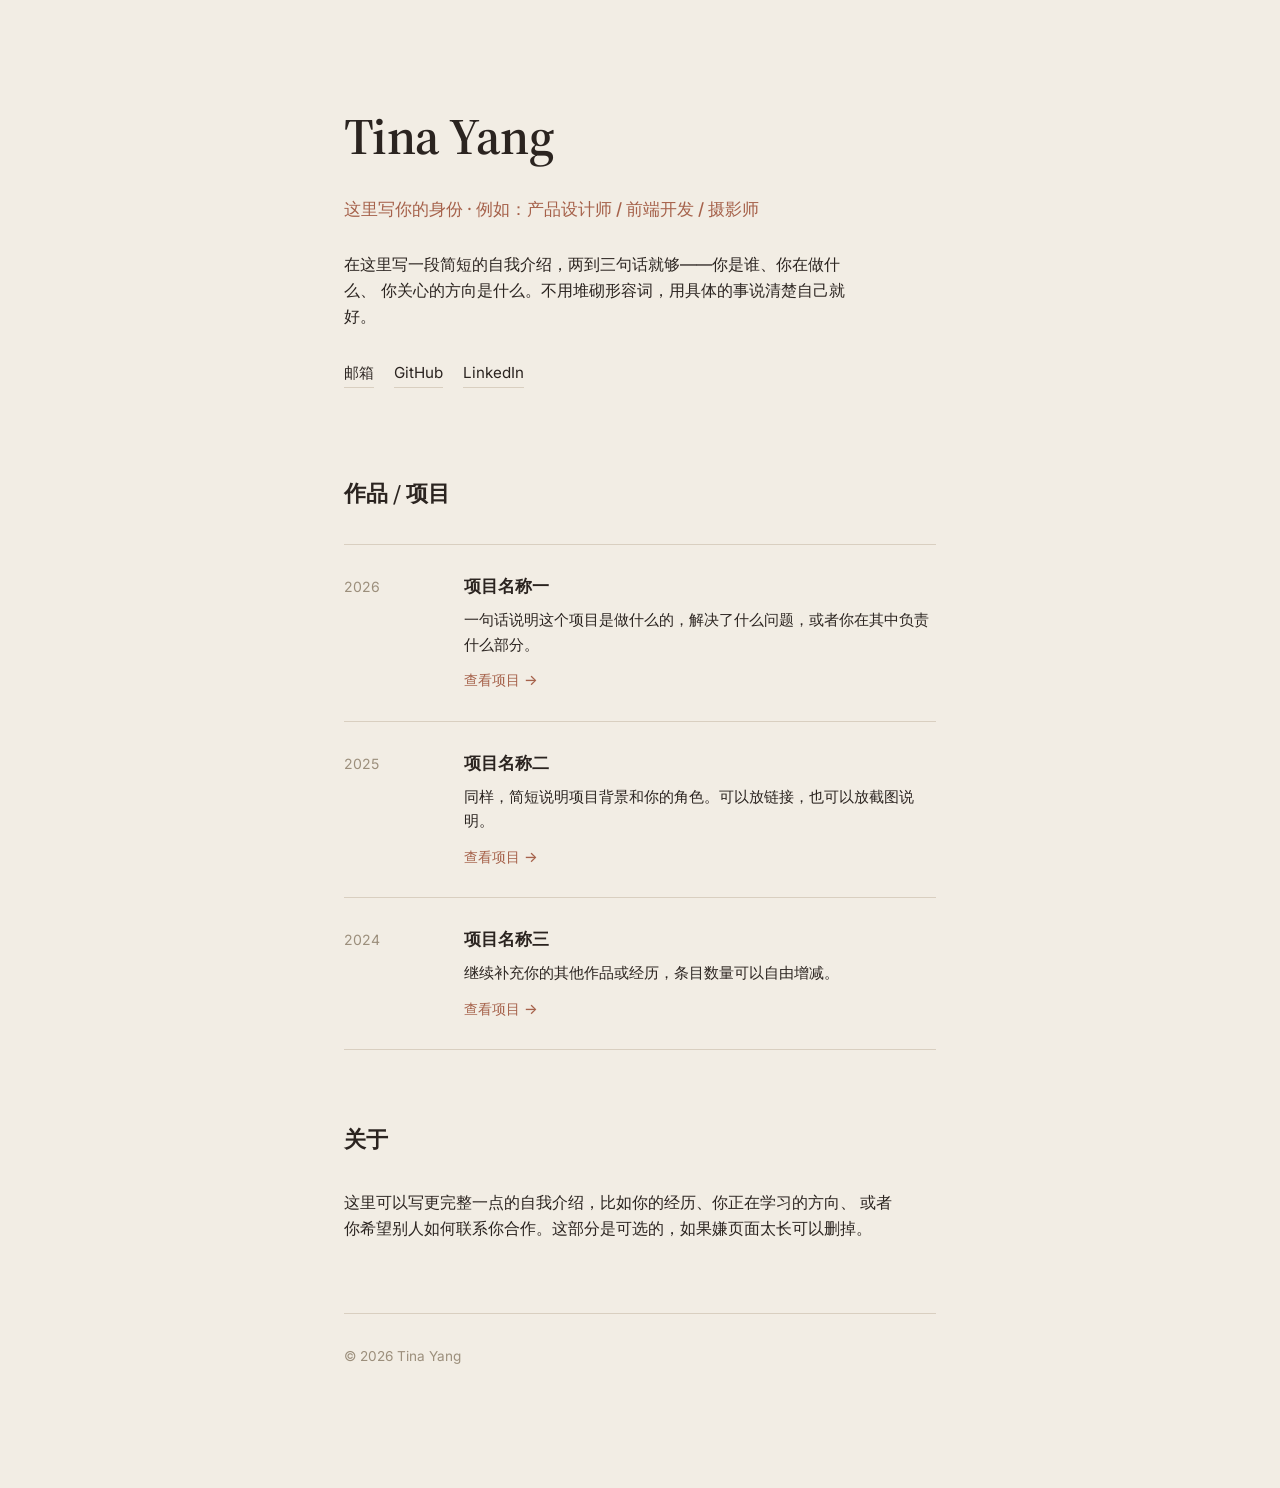
==== index.html @ 07af76f5 "Add files via upload" ====
<!DOCTYPE html>
<html lang="zh-CN">
<head>
<meta charset="UTF-8">
<meta name="viewport" content="width=device-width, initial-scale=1.0">
<title>Tina Yang — 个人主页</title>
<link rel="preconnect" href="https://fonts.googleapis.com">
<link href="https://fonts.googleapis.com/css2?family=Source+Serif+4:opsz,wght@8..60,400;8..60,600&family=Inter:wght@400;500;600&display=swap" rel="stylesheet">
<style>
  :root {
    --bg: #F2EDE4;
    --ink: #2B2420;
    --accent: #A6624B;
    --muted: #9C8F7C;
    --rule: #D9CFC0;
  }

  * { box-sizing: border-box; }

  body {
    margin: 0;
    background: var(--bg);
    color: var(--ink);
    font-family: 'Inter', sans-serif;
    line-height: 1.6;
    -webkit-font-smoothing: antialiased;
  }

  .wrap {
    max-width: 640px;
    margin: 0 auto;
    padding: 96px 24px 120px;
  }

  /* ---- Hero ---- */
  .hero {
    margin-bottom: 88px;
  }

  .hero h1 {
    font-family: 'Source Serif 4', serif;
    font-weight: 600;
    font-size: clamp(2.2rem, 6vw, 3.2rem);
    margin: 0 0 18px;
    letter-spacing: -0.01em;
  }

  .hero .role {
    color: var(--accent);
    font-size: 1.05rem;
    margin: 0 0 28px;
    font-weight: 500;
  }

  .hero p.bio {
    max-width: 52ch;
    color: var(--ink);
    font-size: 1.02rem;
    margin: 0;
  }

  .contact-row {
    display: flex;
    gap: 20px;
    margin-top: 32px;
    flex-wrap: wrap;
  }

  .contact-row a {
    color: var(--ink);
    text-decoration: none;
    border-bottom: 1px solid var(--rule);
    padding-bottom: 2px;
    font-size: 0.95rem;
    transition: border-color 0.2s ease, color 0.2s ease;
  }

  .contact-row a:hover {
    border-color: var(--accent);
    color: var(--accent);
  }

  /* ---- Section headings ---- */
  section {
    margin-bottom: 72px;
  }

  section > h2 {
    font-family: 'Source Serif 4', serif;
    font-weight: 600;
    font-size: 1.4rem;
    margin: 0 0 32px;
  }

  /* ---- Work list (no cards, ruled list) ---- */
  .entry {
    padding: 28px 0;
    border-top: 1px solid var(--rule);
    display: grid;
    grid-template-columns: 96px 1fr;
    gap: 24px;
  }

  .entry:last-child {
    border-bottom: 1px solid var(--rule);
  }

  .entry .period {
    color: var(--muted);
    font-size: 0.88rem;
    padding-top: 3px;
  }

  .entry h3 {
    margin: 0 0 8px;
    font-size: 1.05rem;
    font-weight: 600;
  }

  .entry p {
    margin: 0 0 10px;
    color: var(--ink);
    font-size: 0.96rem;
  }

  .entry a.link {
    color: var(--accent);
    text-decoration: none;
    font-size: 0.9rem;
    font-weight: 500;
  }

  .entry a.link:hover {
    text-decoration: underline;
  }

  @media (max-width: 520px) {
    .entry {
      grid-template-columns: 1fr;
      gap: 6px;
    }
  }

  /* ---- Footer ---- */
  footer {
    padding-top: 32px;
    border-top: 1px solid var(--rule);
    color: var(--muted);
    font-size: 0.85rem;
  }

  a:focus-visible, button:focus-visible {
    outline: 2px solid var(--accent);
    outline-offset: 3px;
  }
</style>
</head>
<body>

<div class="wrap">

  <div class="hero">
    <h1>Tina Yang</h1>
    <p class="role">这里写你的身份 · 例如：产品设计师 / 前端开发 / 摄影师</p>
    <p class="bio">
      在这里写一段简短的自我介绍，两到三句话就够——你是谁、你在做什么、
      你关心的方向是什么。不用堆砌形容词，用具体的事说清楚自己就好。
    </p>
    <div class="contact-row">
      <a href="mailto:you@example.com">邮箱</a>
      <a href="https://github.com/tinayang562" target="_blank" rel="noopener">GitHub</a>
      <a href="#">LinkedIn</a>
    </div>
  </div>

  <section>
    <h2>作品 / 项目</h2>

    <div class="entry">
      <div class="period">2026</div>
      <div>
        <h3>项目名称一</h3>
        <p>一句话说明这个项目是做什么的，解决了什么问题，或者你在其中负责什么部分。</p>
        <a class="link" href="#">查看项目 →</a>
      </div>
    </div>

    <div class="entry">
      <div class="period">2025</div>
      <div>
        <h3>项目名称二</h3>
        <p>同样，简短说明项目背景和你的角色。可以放链接，也可以放截图说明。</p>
        <a class="link" href="#">查看项目 →</a>
      </div>
    </div>

    <div class="entry">
      <div class="period">2024</div>
      <div>
        <h3>项目名称三</h3>
        <p>继续补充你的其他作品或经历，条目数量可以自由增减。</p>
        <a class="link" href="#">查看项目 →</a>
      </div>
    </div>

  </section>

  <section>
    <h2>关于</h2>
    <p style="max-width: 56ch;">
      这里可以写更完整一点的自我介绍，比如你的经历、你正在学习的方向、
      或者你希望别人如何联系你合作。这部分是可选的，如果嫌页面太长可以删掉。
    </p>
  </section>

  <footer>
    © 2026 Tina Yang
  </footer>

</div>

</body>
</html>
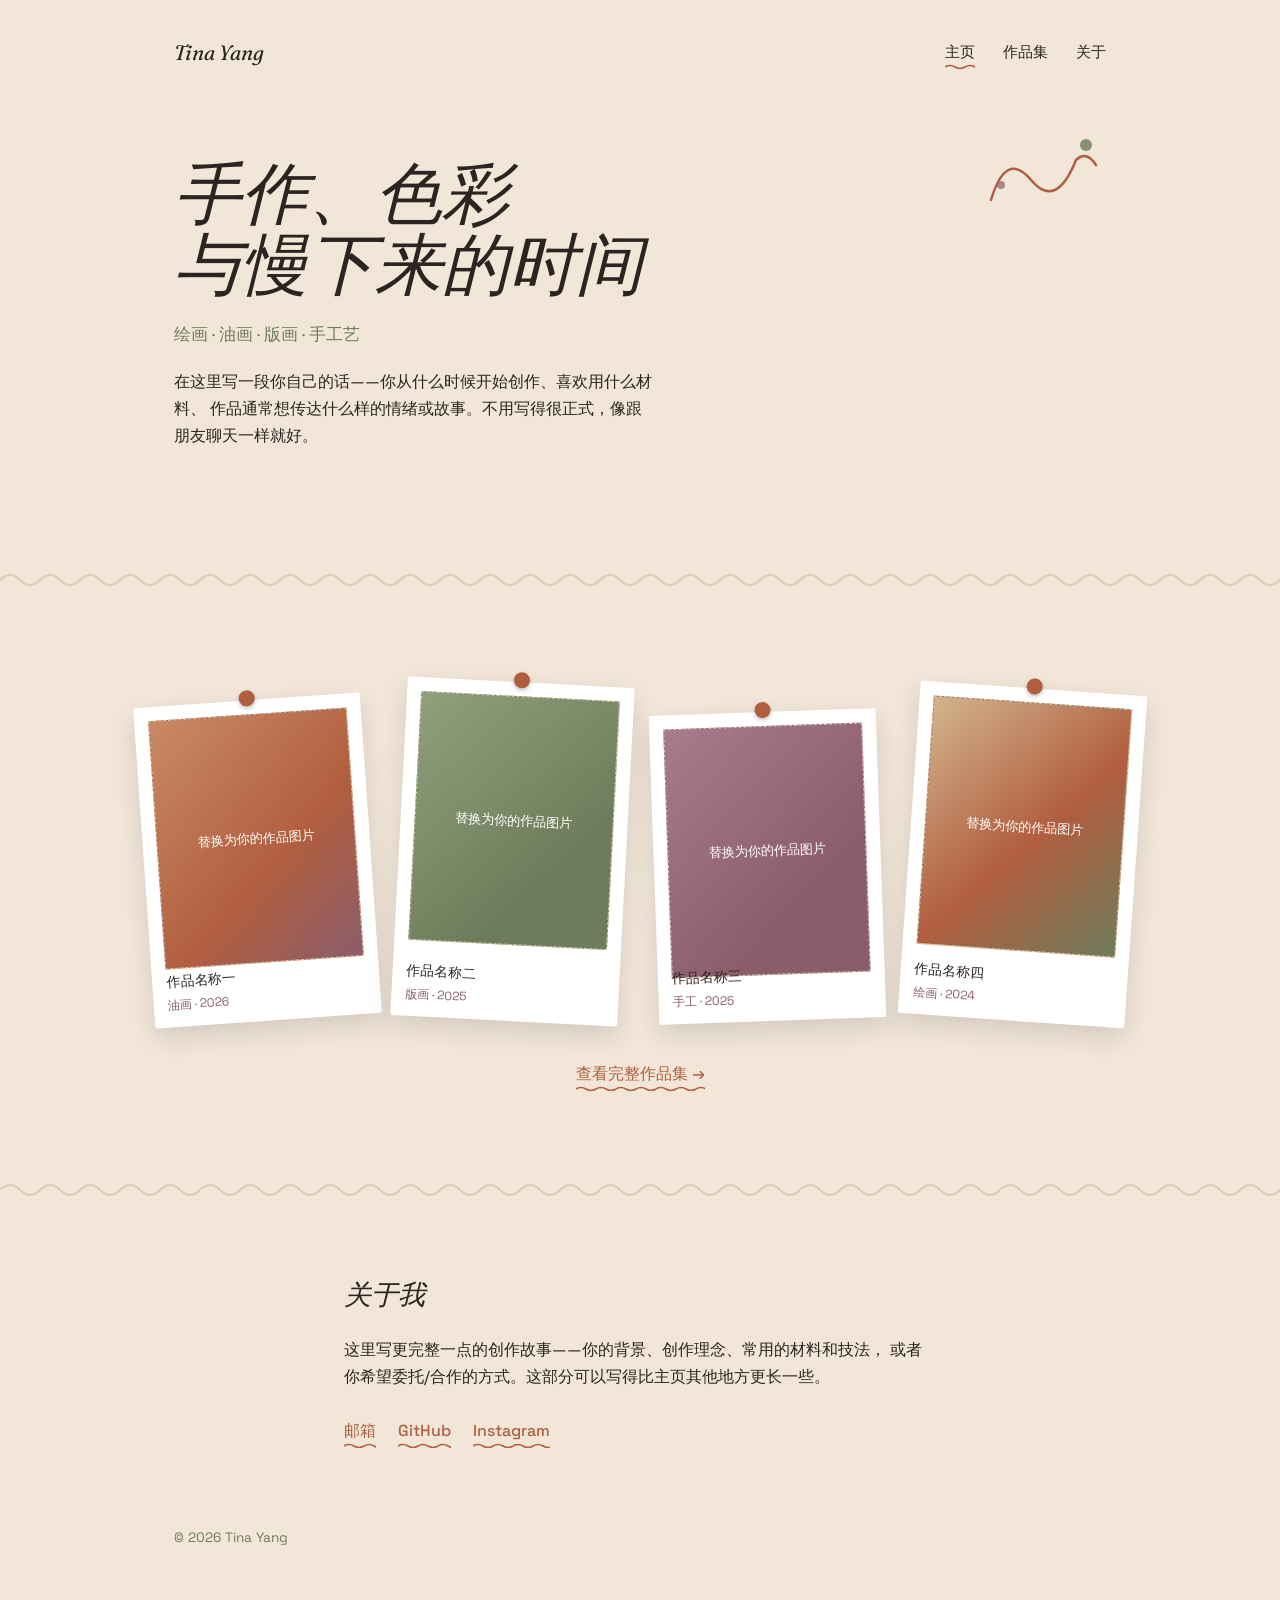
==== commit f190f86c: "Add files via upload" ====
--- a/index.html
+++ b/index.html
@@ -3,221 +3,176 @@
 <head>
 <meta charset="UTF-8">
 <meta name="viewport" content="width=device-width, initial-scale=1.0">
-<title>Tina Yang — 个人主页</title>
+<title>Tina Yang — 作品集</title>
 <link rel="preconnect" href="https://fonts.googleapis.com">
-<link href="https://fonts.googleapis.com/css2?family=Source+Serif+4:opsz,wght@8..60,400;8..60,600&family=Inter:wght@400;500;600&display=swap" rel="stylesheet">
+<link href="https://fonts.googleapis.com/css2?family=Fraunces:ital,opsz,wght@0,9..144,400;0,9..144,500;0,9..144,600;1,9..144,500&family=Space+Grotesk:wght@400;500;600&display=swap" rel="stylesheet">
+<link rel="stylesheet" href="style.css">
 <style>
-  :root {
-    --bg: #F2EDE4;
-    --ink: #2B2420;
-    --accent: #A6624B;
-    --muted: #9C8F7C;
-    --rule: #D9CFC0;
-  }
 
-  * { box-sizing: border-box; }
-
-  body {
-    margin: 0;
-    background: var(--bg);
-    color: var(--ink);
-    font-family: 'Inter', sans-serif;
-    line-height: 1.6;
-    -webkit-font-smoothing: antialiased;
-  }
-
-  .wrap {
-    max-width: 640px;
+  .hero {
+    max-width: 980px;
     margin: 0 auto;
-    padding: 96px 24px 120px;
-  }
-
-  /* ---- Hero ---- */
-  .hero {
-    margin-bottom: 88px;
+    padding: 88px 24px 40px;
+    position: relative;
   }
 
   .hero h1 {
-    font-family: 'Source Serif 4', serif;
-    font-weight: 600;
-    font-size: clamp(2.2rem, 6vw, 3.2rem);
-    margin: 0 0 18px;
-    letter-spacing: -0.01em;
+    font-size: clamp(2.6rem, 7vw, 4.2rem);
+    font-style: italic;
+    font-weight: 500;
+    line-height: 1.05;
+    max-width: 12ch;
   }
 
-  .hero .role {
-    color: var(--accent);
+  .hero .tag {
+    color: var(--sage);
     font-size: 1.05rem;
-    margin: 0 0 28px;
-    font-weight: 500;
+    margin: 22px 0 20px;
   }
 
   .hero p.bio {
-    max-width: 52ch;
-    color: var(--ink);
+    max-width: 48ch;
     font-size: 1.02rem;
-    margin: 0;
+  }
+
+  .hero-doodle {
+    position: absolute;
+    right: 24px;
+    top: 60px;
+    width: 120px;
+    height: 90px;
+  }
+
+  /* ---------- Gallery wall preview ---------- */
+  .wall {
+    max-width: 1040px;
+    margin: 0 auto;
+    padding: 20px 24px 40px;
+    display: grid;
+    grid-template-columns: repeat(4, 1fr);
+    gap: 44px 28px;
+  }
+
+  .wall .art-frame:nth-child(1) { transform: rotate(-4deg); margin-top: 18px; }
+  .wall .art-frame:nth-child(2) { transform: rotate(3deg); }
+  .wall .art-frame:nth-child(3) { transform: rotate(-2deg); margin-top: 30px; }
+  .wall .art-frame:nth-child(4) { transform: rotate(4deg); margin-top: 6px; }
+
+  .wall .art-frame:hover {
+    transform: rotate(0deg) scale(1.03);
+    transition: transform 0.3s ease;
+  }
+
+  .surface.p1 { background: linear-gradient(135deg, #C98A63 0%, #B15E3F 60%, #8B5D6B 100%); color: #fff; }
+  .surface.p2 { background: linear-gradient(135deg, #8FA07C 0%, #6F7C5B 70%); color: #fff; }
+  .surface.p3 { background: linear-gradient(135deg, #A87B8D 0%, #8B5D6B 70%); color: #fff; }
+  .surface.p4 { background: linear-gradient(135deg, #D2B48C 0%, #B15E3F 55%, #6F7C5B 100%); color: #fff; }
+
+  @media (max-width: 780px) {
+    .wall { grid-template-columns: repeat(2, 1fr); }
+    .hero-doodle { display: none; }
+  }
+
+  /* ---------- About strip ---------- */
+  .about {
+    max-width: 640px;
+    margin: 0 auto;
+    padding: 0 24px 80px;
+  }
+
+  .about h2 {
+    font-size: 1.7rem;
+    font-style: italic;
+    margin-bottom: 20px;
   }
 
   .contact-row {
     display: flex;
-    gap: 20px;
-    margin-top: 32px;
+    gap: 22px;
+    margin-top: 28px;
     flex-wrap: wrap;
   }
 
-  .contact-row a {
-    color: var(--ink);
-    text-decoration: none;
-    border-bottom: 1px solid var(--rule);
-    padding-bottom: 2px;
-    font-size: 0.95rem;
-    transition: border-color 0.2s ease, color 0.2s ease;
-  }
-
-  .contact-row a:hover {
-    border-color: var(--accent);
-    color: var(--accent);
-  }
-
-  /* ---- Section headings ---- */
-  section {
-    margin-bottom: 72px;
-  }
-
-  section > h2 {
-    font-family: 'Source Serif 4', serif;
-    font-weight: 600;
-    font-size: 1.4rem;
-    margin: 0 0 32px;
-  }
-
-  /* ---- Work list (no cards, ruled list) ---- */
-  .entry {
-    padding: 28px 0;
-    border-top: 1px solid var(--rule);
-    display: grid;
-    grid-template-columns: 96px 1fr;
-    gap: 24px;
-  }
-
-  .entry:last-child {
-    border-bottom: 1px solid var(--rule);
-  }
-
-  .entry .period {
-    color: var(--muted);
-    font-size: 0.88rem;
-    padding-top: 3px;
-  }
-
-  .entry h3 {
-    margin: 0 0 8px;
-    font-size: 1.05rem;
-    font-weight: 600;
-  }
-
-  .entry p {
-    margin: 0 0 10px;
-    color: var(--ink);
-    font-size: 0.96rem;
-  }
-
-  .entry a.link {
-    color: var(--accent);
-    text-decoration: none;
-    font-size: 0.9rem;
-    font-weight: 500;
-  }
-
-  .entry a.link:hover {
-    text-decoration: underline;
-  }
-
-  @media (max-width: 520px) {
-    .entry {
-      grid-template-columns: 1fr;
-      gap: 6px;
-    }
-  }
-
-  /* ---- Footer ---- */
   footer {
-    padding-top: 32px;
-    border-top: 1px solid var(--rule);
-    color: var(--muted);
+    max-width: 980px;
+    margin: 0 auto;
+    padding: 0 24px 60px;
+    color: var(--sage);
     font-size: 0.85rem;
-  }
-
-  a:focus-visible, button:focus-visible {
-    outline: 2px solid var(--accent);
-    outline-offset: 3px;
   }
 </style>
 </head>
 <body>
 
-<div class="wrap">
+<nav class="nav">
+  <div class="brand">Tina Yang</div>
+  <div class="links">
+    <a href="index.html" class="active">主页</a>
+    <a href="gallery.html">作品集</a>
+    <a href="#about">关于</a>
+  </div>
+</nav>
 
-  <div class="hero">
-    <h1>Tina Yang</h1>
-    <p class="role">这里写你的身份 · 例如：产品设计师 / 前端开发 / 摄影师</p>
-    <p class="bio">
-      在这里写一段简短的自我介绍，两到三句话就够——你是谁、你在做什么、
-      你关心的方向是什么。不用堆砌形容词，用具体的事说清楚自己就好。
-    </p>
-    <div class="contact-row">
-      <a href="mailto:you@example.com">邮箱</a>
-      <a href="https://github.com/tinayang562" target="_blank" rel="noopener">GitHub</a>
-      <a href="#">LinkedIn</a>
-    </div>
+<section class="hero">
+  <svg class="hero-doodle" viewBox="0 0 120 90" fill="none" xmlns="http://www.w3.org/2000/svg">
+    <path d="M5 70 Q20 20 45 50 T90 30 Q100 20 110 35" stroke="#B15E3F" stroke-width="2.5" stroke-linecap="round"/>
+    <circle cx="100" cy="15" r="6" fill="#6F7C5B" opacity="0.8"/>
+    <circle cx="15" cy="55" r="4" fill="#8B5D6B" opacity="0.7"/>
+  </svg>
+
+  <h1>手作、色彩<br>与慢下来的时间</h1>
+  <p class="tag">绘画 · 油画 · 版画 · 手工艺</p>
+  <p class="bio">
+    在这里写一段你自己的话——你从什么时候开始创作、喜欢用什么材料、
+    作品通常想传达什么样的情绪或故事。不用写得很正式，像跟朋友聊天一样就好。
+  </p>
+</section>
+
+<div class="wave-divider"></div>
+
+<section class="wall">
+  <div class="art-frame">
+    <div class="pin"></div>
+    <div class="surface p1">替换为你的作品图片</div>
+    <div class="cap">作品名称一<span class="medium">油画 · 2026</span></div>
   </div>
+  <div class="art-frame">
+    <div class="pin"></div>
+    <div class="surface p2">替换为你的作品图片</div>
+    <div class="cap">作品名称二<span class="medium">版画 · 2025</span></div>
+  </div>
+  <div class="art-frame">
+    <div class="pin"></div>
+    <div class="surface p3">替换为你的作品图片</div>
+    <div class="cap">作品名称三<span class="medium">手工 · 2025</span></div>
+  </div>
+  <div class="art-frame">
+    <div class="pin"></div>
+    <div class="surface p4">替换为你的作品图片</div>
+    <div class="cap">作品名称四<span class="medium">绘画 · 2024</span></div>
+  </div>
+</section>
 
-  <section>
-    <h2>作品 / 项目</h2>
+<div style="text-align:center; margin-bottom: 90px;">
+  <a class="squiggle-link" href="gallery.html">查看完整作品集 →</a>
+</div>
 
-    <div class="entry">
-      <div class="period">2026</div>
-      <div>
-        <h3>项目名称一</h3>
-        <p>一句话说明这个项目是做什么的，解决了什么问题，或者你在其中负责什么部分。</p>
-        <a class="link" href="#">查看项目 →</a>
-      </div>
-    </div>
+<div class="wave-divider"></div>
 
-    <div class="entry">
-      <div class="period">2025</div>
-      <div>
-        <h3>项目名称二</h3>
-        <p>同样，简短说明项目背景和你的角色。可以放链接，也可以放截图说明。</p>
-        <a class="link" href="#">查看项目 →</a>
-      </div>
-    </div>
+<section class="about" id="about">
+  <h2>关于我</h2>
+  <p>
+    这里写更完整一点的创作故事——你的背景、创作理念、常用的材料和技法，
+    或者你希望委托/合作的方式。这部分可以写得比主页其他地方更长一些。
+  </p>
+  <div class="contact-row">
+    <a class="squiggle-link" href="mailto:you@example.com">邮箱</a>
+    <a class="squiggle-link" href="https://github.com/tinayang562" target="_blank" rel="noopener">GitHub</a>
+    <a class="squiggle-link" href="#">Instagram</a>
+  </div>
+</section>
 
-    <div class="entry">
-      <div class="period">2024</div>
-      <div>
-        <h3>项目名称三</h3>
-        <p>继续补充你的其他作品或经历，条目数量可以自由增减。</p>
-        <a class="link" href="#">查看项目 →</a>
-      </div>
-    </div>
-
-  </section>
-
-  <section>
-    <h2>关于</h2>
-    <p style="max-width: 56ch;">
-      这里可以写更完整一点的自我介绍，比如你的经历、你正在学习的方向、
-      或者你希望别人如何联系你合作。这部分是可选的，如果嫌页面太长可以删掉。
-    </p>
-  </section>
-
-  <footer>
-    © 2026 Tina Yang
-  </footer>
-
-</div>
+<footer>© 2026 Tina Yang</footer>
 
 </body>
 </html>
--- a/style.css
+++ b/style.css
@@ -0,0 +1,180 @@
+:root {
+  --paper: #F1E6D8;
+  --paper-warm: #EAD9C4;
+  --ink: #2C2420;
+  --clay: #B15E3F;
+  --sage: #6F7C5B;
+  --plum: #8B5D6B;
+  --line: #D8C9B3;
+}
+
+* { box-sizing: border-box; }
+
+html { scroll-behavior: smooth; }
+
+body {
+  margin: 0;
+  background: var(--paper);
+  color: var(--ink);
+  font-family: 'Space Grotesk', sans-serif;
+  line-height: 1.65;
+  -webkit-font-smoothing: antialiased;
+  overflow-x: hidden;
+}
+
+h1, h2, h3 {
+  font-family: 'Fraunces', serif;
+  font-weight: 500;
+  margin: 0;
+}
+
+a { color: inherit; }
+
+/* ---------- Nav ---------- */
+.nav {
+  display: flex;
+  justify-content: space-between;
+  align-items: center;
+  max-width: 980px;
+  margin: 0 auto;
+  padding: 36px 24px 0;
+}
+
+.nav .brand {
+  font-family: 'Fraunces', serif;
+  font-style: italic;
+  font-size: 1.3rem;
+}
+
+.nav .links {
+  display: flex;
+  gap: 28px;
+}
+
+.nav .links a {
+  text-decoration: none;
+  font-size: 0.95rem;
+  position: relative;
+  padding-bottom: 4px;
+}
+
+.nav .links a::after {
+  content: '';
+  position: absolute;
+  left: 0; right: 0; bottom: -2px;
+  height: 6px;
+  background-image: url("data:image/svg+xml,%3Csvg xmlns='http://www.w3.org/2000/svg' viewBox='0 0 40 6' preserveAspectRatio='none'%3E%3Cpath d='M0 3 Q5 0 10 3 T20 3 T30 3 T40 3' fill='none' stroke='%23B15E3F' stroke-width='1.6'/%3E%3C/svg%3E");
+  background-repeat: repeat-x;
+  background-size: 40px 6px;
+  opacity: 0;
+  transform: translateY(-2px);
+  transition: opacity 0.25s ease, transform 0.25s ease;
+}
+
+.nav .links a:hover::after,
+.nav .links a:focus-visible::after,
+.nav .links a.active::after {
+  opacity: 1;
+  transform: translateY(0);
+}
+
+/* ---------- Wavy divider ---------- */
+.wave-divider {
+  width: 100%;
+  height: 28px;
+  margin: 64px 0;
+  background-image: url("data:image/svg+xml,%3Csvg xmlns='http://www.w3.org/2000/svg' viewBox='0 0 200 20' preserveAspectRatio='none'%3E%3Cpath d='M0 10 Q10 0 20 10 T40 10 T60 10 T80 10 T100 10 T120 10 T140 10 T160 10 T180 10 T200 10' fill='none' stroke='%23D8C9B3' stroke-width='2'/%3E%3C/svg%3E");
+  background-repeat: repeat-x;
+  background-size: 200px 20px;
+  opacity: 0.9;
+}
+
+/* ---------- Doodle blob (decorative) ---------- */
+.doodle {
+  position: absolute;
+  pointer-events: none;
+  opacity: 0.85;
+}
+
+/* ---------- Buttons / links with underline squiggle ---------- */
+.squiggle-link {
+  display: inline-flex;
+  align-items: center;
+  gap: 6px;
+  text-decoration: none;
+  font-weight: 500;
+  color: var(--clay);
+  border-bottom: none;
+  position: relative;
+  padding-bottom: 3px;
+}
+
+.squiggle-link::after {
+  content: '';
+  position: absolute;
+  left: 0; right: 0; bottom: -1px;
+  height: 5px;
+  background-image: url("data:image/svg+xml,%3Csvg xmlns='http://www.w3.org/2000/svg' viewBox='0 0 40 6' preserveAspectRatio='none'%3E%3Cpath d='M0 3 Q5 0 10 3 T20 3 T30 3 T40 3' fill='none' stroke='%23B15E3F' stroke-width='1.6'/%3E%3C/svg%3E");
+  background-repeat: repeat-x;
+  background-size: 40px 6px;
+}
+
+/* ---------- Placeholder artwork frame ---------- */
+.art-frame {
+  position: relative;
+  background: #fff;
+  padding: 14px 14px 46px;
+  box-shadow: 0 10px 24px rgba(44, 36, 32, 0.14);
+  border-radius: 2px;
+}
+
+.art-frame .surface {
+  width: 100%;
+  aspect-ratio: 4 / 5;
+  border: 1.5px dashed var(--line);
+  display: flex;
+  align-items: center;
+  justify-content: center;
+  color: var(--muted, #9c8f7c);
+  font-size: 0.82rem;
+  text-align: center;
+  padding: 16px;
+  background-size: cover;
+  background-position: center;
+}
+
+.art-frame .cap {
+  position: absolute;
+  bottom: 12px; left: 14px; right: 14px;
+  font-size: 0.86rem;
+}
+
+.art-frame .cap .medium {
+  color: var(--plum);
+  font-size: 0.76rem;
+  display: block;
+  margin-top: 2px;
+}
+
+/* pin accent on tilted frames */
+.pin {
+  position: absolute;
+  top: -10px;
+  left: 50%;
+  transform: translateX(-50%);
+  width: 16px;
+  height: 16px;
+  border-radius: 50%;
+  background: var(--clay);
+  box-shadow: 0 2px 4px rgba(0,0,0,0.25);
+}
+
+@media (prefers-reduced-motion: reduce) {
+  html { scroll-behavior: auto; }
+  * { transition: none !important; }
+}
+
+a:focus-visible, button:focus-visible {
+  outline: 2px solid var(--clay);
+  outline-offset: 3px;
+}
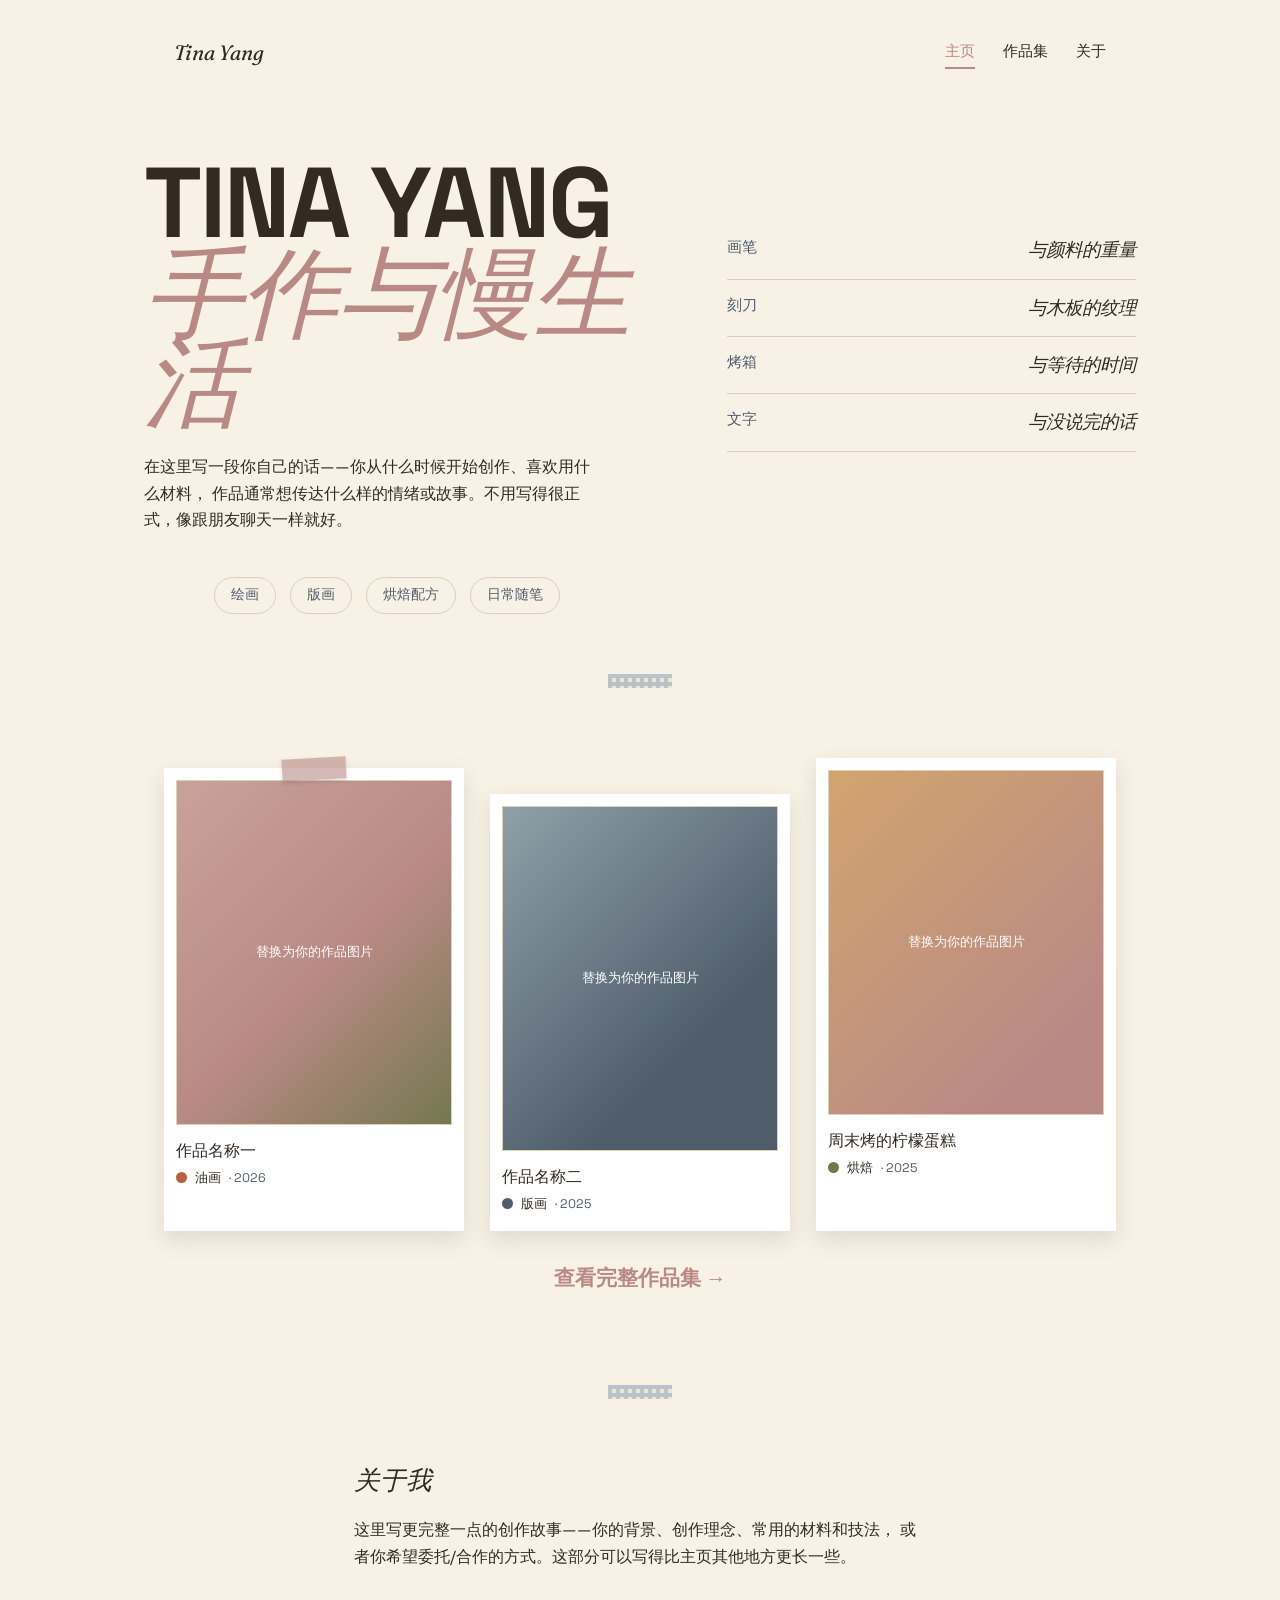
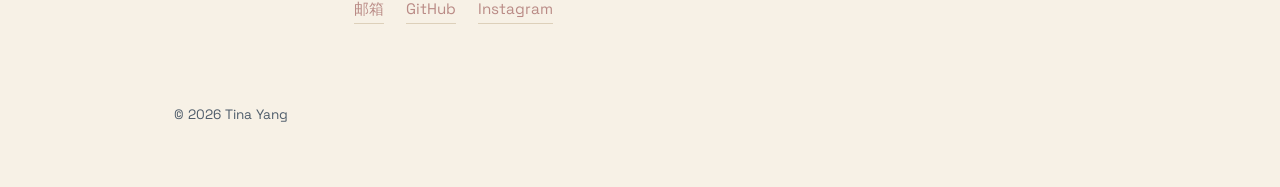
==== commit d2781932: "Add files via upload" ====
--- a/index.html
+++ b/index.html
@@ -5,99 +5,101 @@
 <meta name="viewport" content="width=device-width, initial-scale=1.0">
 <title>Tina Yang — 作品集</title>
 <link rel="preconnect" href="https://fonts.googleapis.com">
-<link href="https://fonts.googleapis.com/css2?family=Fraunces:ital,opsz,wght@0,9..144,400;0,9..144,500;0,9..144,600;1,9..144,500&family=Space+Grotesk:wght@400;500;600&display=swap" rel="stylesheet">
+<link href="https://fonts.googleapis.com/css2?family=Fraunces:ital,opsz,wght@0,9..144,400;0,9..144,500;0,9..144,600;1,9..144,500&family=Caveat:wght@600;700&family=Space+Grotesk:wght@400;500;600&display=swap" rel="stylesheet">
 <link rel="stylesheet" href="style.css">
 <style>
 
   .hero {
-    max-width: 980px;
-    margin: 0 auto;
-    padding: 88px 24px 40px;
-    position: relative;
-  }
-
-  .hero h1 {
-    font-size: clamp(2.6rem, 7vw, 4.2rem);
-    font-style: italic;
-    font-weight: 500;
-    line-height: 1.05;
-    max-width: 12ch;
-  }
-
-  .hero .tag {
-    color: var(--sage);
-    font-size: 1.05rem;
-    margin: 22px 0 20px;
+    max-width: 1040px;
+    margin: 0 auto;
+    padding: 88px 24px 20px;
   }
 
   .hero p.bio {
-    max-width: 48ch;
-    font-size: 1.02rem;
-  }
-
-  .hero-doodle {
-    position: absolute;
-    right: 24px;
-    top: 60px;
-    width: 120px;
-    height: 90px;
-  }
-
-  /* ---------- Gallery wall preview ---------- */
+    max-width: 46ch;
+    font-size: 1rem;
+    margin-top: 28px;
+    color: var(--ink);
+  }
+
+  /* ---------- Category strip ---------- */
+  .categories {
+    max-width: 900px;
+    margin: 8px auto 0;
+    padding: 0 24px;
+    display: flex;
+    gap: 14px;
+    flex-wrap: wrap;
+  }
+
+  .cat-pill {
+    font-size: 0.85rem;
+    padding: 6px 16px;
+    border: 1px solid var(--line);
+    border-radius: 999px;
+    color: var(--slate);
+  }
+
+  /* ---------- Work grid ---------- */
   .wall {
-    max-width: 1040px;
-    margin: 0 auto;
-    padding: 20px 24px 40px;
+    max-width: 1000px;
+    margin: 0 auto;
+    padding: 20px 24px 20px;
     display: grid;
-    grid-template-columns: repeat(4, 1fr);
-    gap: 44px 28px;
-  }
-
-  .wall .art-frame:nth-child(1) { transform: rotate(-4deg); margin-top: 18px; }
-  .wall .art-frame:nth-child(2) { transform: rotate(3deg); }
-  .wall .art-frame:nth-child(3) { transform: rotate(-2deg); margin-top: 30px; }
-  .wall .art-frame:nth-child(4) { transform: rotate(4deg); margin-top: 6px; }
-
-  .wall .art-frame:hover {
-    transform: rotate(0deg) scale(1.03);
-    transition: transform 0.3s ease;
-  }
-
-  .surface.p1 { background: linear-gradient(135deg, #C98A63 0%, #B15E3F 60%, #8B5D6B 100%); color: #fff; }
-  .surface.p2 { background: linear-gradient(135deg, #8FA07C 0%, #6F7C5B 70%); color: #fff; }
-  .surface.p3 { background: linear-gradient(135deg, #A87B8D 0%, #8B5D6B 70%); color: #fff; }
-  .surface.p4 { background: linear-gradient(135deg, #D2B48C 0%, #B15E3F 55%, #6F7C5B 100%); color: #fff; }
+    grid-template-columns: repeat(3, 1fr);
+    gap: 40px 26px;
+  }
+
+  .wall .art-frame:nth-child(2) { margin-top: 26px; }
+  .wall .art-frame:nth-child(3) { margin-top: -10px; }
+
+  .surface.p1 { background: linear-gradient(135deg, #C9A19B 0%, #B98A85 55%, #74784F 100%); }
+  .surface.p2 { background: linear-gradient(135deg, #8FA0A8 0%, #4F5D6B 70%); }
+  .surface.p3 { background: linear-gradient(135deg, #D2A46E 0%, #B98A85 80%); }
 
   @media (max-width: 780px) {
     .wall { grid-template-columns: repeat(2, 1fr); }
-    .hero-doodle { display: none; }
-  }
-
-  /* ---------- About strip ---------- */
+    .wall .art-frame:nth-child(3) { display: none; }
+  }
+  @media (max-width: 540px) {
+    .wall { grid-template-columns: 1fr; }
+  }
+
+  /* ---------- About ---------- */
   .about {
-    max-width: 640px;
+    max-width: 620px;
     margin: 0 auto;
     padding: 0 24px 80px;
   }
 
   .about h2 {
-    font-size: 1.7rem;
+    font-size: 1.6rem;
     font-style: italic;
-    margin-bottom: 20px;
+    margin-bottom: 16px;
   }
 
   .contact-row {
     display: flex;
     gap: 22px;
-    margin-top: 28px;
+    margin-top: 26px;
     flex-wrap: wrap;
   }
+
+  .contact-row a {
+    text-decoration: none;
+    color: var(--rose);
+    font-size: 0.95rem;
+    border-bottom: 1px solid var(--line);
+    padding-bottom: 2px;
+  }
+
+  .contact-row a:hover { border-color: var(--rose); }
 
   footer {
     max-width: 980px;
     margin: 0 auto;
     padding: 0 24px 60px;
-    color: var(--sage);
+    color: var(--slate);
     font-size: 0.85rem;
   }
 </style>
@@ -109,55 +111,84 @@
   <div class="links">
     <a href="index.html" class="active">主页</a>
     <a href="gallery.html">作品集</a>
-    <a href="#about">关于</a>
+    <a href="index.html#about">关于</a>
   </div>
 </nav>
 
 <section class="hero">
-  <svg class="hero-doodle" viewBox="0 0 120 90" fill="none" xmlns="http://www.w3.org/2000/svg">
-    <path d="M5 70 Q20 20 45 50 T90 30 Q100 20 110 35" stroke="#B15E3F" stroke-width="2.5" stroke-linecap="round"/>
-    <circle cx="100" cy="15" r="6" fill="#6F7C5B" opacity="0.8"/>
-    <circle cx="15" cy="55" r="4" fill="#8B5D6B" opacity="0.7"/>
-  </svg>
-
-  <h1>手作、色彩<br>与慢下来的时间</h1>
-  <p class="tag">绘画 · 油画 · 版画 · 手工艺</p>
-  <p class="bio">
-    在这里写一段你自己的话——你从什么时候开始创作、喜欢用什么材料、
-    作品通常想传达什么样的情绪或故事。不用写得很正式，像跟朋友聊天一样就好。
-  </p>
+  <div class="hero-grid">
+    <div>
+      <div class="hero-mark">
+        TINA YANG
+        <em>手作与慢生活</em>
+      </div>
+      <p class="bio">
+        在这里写一段你自己的话——你从什么时候开始创作、喜欢用什么材料，
+        作品通常想传达什么样的情绪或故事。不用写得很正式，像跟朋友聊天一样就好。
+      </p>
+    </div>
+    <div class="hero-list">
+      <div class="row"><span class="l">画笔</span><span class="r">与颜料的重量</span></div>
+      <div class="row"><span class="l">刻刀</span><span class="r">与木板的纹理</span></div>
+      <div class="row"><span class="l">烤箱</span><span class="r">与等待的时间</span></div>
+      <div class="row"><span class="l">文字</span><span class="r">与没说完的话</span></div>
+    </div>
+  </div>
 </section>
 
-<div class="wave-divider"></div>
+<div class="categories">
+  <span class="cat-pill">绘画</span>
+  <span class="cat-pill">版画</span>
+  <span class="cat-pill">烘焙配方</span>
+  <span class="cat-pill">日常随笔</span>
+</div>
+
+<div class="divider"><div class="gingham-strip"></div></div>
 
 <section class="wall">
   <div class="art-frame">
-    <div class="pin"></div>
+    <div class="tape"></div>
     <div class="surface p1">替换为你的作品图片</div>
-    <div class="cap">作品名称一<span class="medium">油画 · 2026</span></div>
-  </div>
+    <div class="cap-row">
+      <div class="cap-title">作品名称一</div>
+      <div class="swatch-tag">
+        <span class="dot" style="background:#B8613F;"></span>
+        <span class="name">油画</span>
+        <span class="meta">· 2026</span>
+      </div>
+    </div>
+  </div>
+
   <div class="art-frame">
-    <div class="pin"></div>
     <div class="surface p2">替换为你的作品图片</div>
-    <div class="cap">作品名称二<span class="medium">版画 · 2025</span></div>
-  </div>
+    <div class="cap-row">
+      <div class="cap-title">作品名称二</div>
+      <div class="swatch-tag">
+        <span class="dot" style="background:#4F5D6B;"></span>
+        <span class="name">版画</span>
+        <span class="meta">· 2025</span>
+      </div>
+    </div>
+  </div>
+
   <div class="art-frame">
-    <div class="pin"></div>
     <div class="surface p3">替换为你的作品图片</div>
-    <div class="cap">作品名称三<span class="medium">手工 · 2025</span></div>
-  </div>
-  <div class="art-frame">
-    <div class="pin"></div>
-    <div class="surface p4">替换为你的作品图片</div>
-    <div class="cap">作品名称四<span class="medium">绘画 · 2024</span></div>
+    <div class="cap-row">
+      <div class="cap-title">周末烤的柠檬蛋糕</div>
+      <div class="swatch-tag">
+        <span class="dot" style="background:#74784F;"></span>
+        <span class="name">烘焙</span>
+        <span class="meta">· 2025</span>
+      </div>
+    </div>
   </div>
 </section>
 
-<div style="text-align:center; margin-bottom: 90px;">
-  <a class="squiggle-link" href="gallery.html">查看完整作品集 →</a>
+<div style="text-align:center; margin: 10px 0 90px;">
+  <a class="hand" style="color:var(--rose); text-decoration:none; font-size:1.3rem;" href="gallery.html">查看完整作品集 →</a>
 </div>
 
-<div class="wave-divider"></div>
+<div class="divider"><div class="gingham-strip"></div></div>
 
 <section class="about" id="about">
   <h2>关于我</h2>
@@ -166,9 +197,9 @@
     或者你希望委托/合作的方式。这部分可以写得比主页其他地方更长一些。
   </p>
   <div class="contact-row">
-    <a class="squiggle-link" href="mailto:you@example.com">邮箱</a>
-    <a class="squiggle-link" href="https://github.com/tinayang562" target="_blank" rel="noopener">GitHub</a>
-    <a class="squiggle-link" href="#">Instagram</a>
+    <a href="mailto:you@example.com">邮箱</a>
+    <a href="https://github.com/tinayang562" target="_blank" rel="noopener">GitHub</a>
+    <a href="#">Instagram</a>
   </div>
 </section>
 
--- a/style.css
+++ b/style.css
@@ -1,11 +1,13 @@
 :root {
-  --paper: #F1E6D8;
-  --paper-warm: #EAD9C4;
-  --ink: #2C2420;
-  --clay: #B15E3F;
-  --sage: #6F7C5B;
-  --plum: #8B5D6B;
-  --line: #D8C9B3;
+  --paper: #F7F1E6;
+  --paper-deep: #EFE4CE;
+  --ink: #332A22;
+  --rust: #B8613F;
+  --slate: #4F5D6B;
+  --sage: #74784F;
+  --rose: #B98A85;
+  --line: #DDD0BA;
+  --check: #A9BAC4;
 }
 
 * { box-sizing: border-box; }
@@ -28,6 +30,11 @@
   margin: 0;
 }
 
+.hand {
+  font-family: 'Caveat', cursive;
+  font-weight: 600;
+}
+
 a { color: inherit; }
 
 /* ---------- Nav ---------- */
@@ -56,86 +63,78 @@
   font-size: 0.95rem;
   position: relative;
   padding-bottom: 4px;
-}
-
-.nav .links a::after {
-  content: '';
-  position: absolute;
-  left: 0; right: 0; bottom: -2px;
-  height: 6px;
-  background-image: url("data:image/svg+xml,%3Csvg xmlns='http://www.w3.org/2000/svg' viewBox='0 0 40 6' preserveAspectRatio='none'%3E%3Cpath d='M0 3 Q5 0 10 3 T20 3 T30 3 T40 3' fill='none' stroke='%23B15E3F' stroke-width='1.6'/%3E%3C/svg%3E");
-  background-repeat: repeat-x;
-  background-size: 40px 6px;
-  opacity: 0;
-  transform: translateY(-2px);
-  transition: opacity 0.25s ease, transform 0.25s ease;
-}
-
-.nav .links a:hover::after,
-.nav .links a:focus-visible::after,
-.nav .links a.active::after {
-  opacity: 1;
-  transform: translateY(0);
-}
-
-/* ---------- Wavy divider ---------- */
-.wave-divider {
-  width: 100%;
-  height: 28px;
-  margin: 64px 0;
-  background-image: url("data:image/svg+xml,%3Csvg xmlns='http://www.w3.org/2000/svg' viewBox='0 0 200 20' preserveAspectRatio='none'%3E%3Cpath d='M0 10 Q10 0 20 10 T40 10 T60 10 T80 10 T100 10 T120 10 T140 10 T160 10 T180 10 T200 10' fill='none' stroke='%23D8C9B3' stroke-width='2'/%3E%3C/svg%3E");
-  background-repeat: repeat-x;
-  background-size: 200px 20px;
-  opacity: 0.9;
-}
-
-/* ---------- Doodle blob (decorative) ---------- */
-.doodle {
-  position: absolute;
-  pointer-events: none;
-  opacity: 0.85;
-}
-
-/* ---------- Buttons / links with underline squiggle ---------- */
-.squiggle-link {
+  border-bottom: 2px solid transparent;
+  transition: border-color 0.2s ease, color 0.2s ease;
+}
+
+.nav .links a:hover,
+.nav .links a:focus-visible,
+.nav .links a.active {
+  border-color: var(--rose);
+  color: var(--rose);
+}
+
+/* ---------- Gingham accent strip (used sparingly) ---------- */
+.gingham-strip {
+  width: 64px;
+  height: 14px;
+  margin: 0 auto;
+  background-image:
+    linear-gradient(var(--check) 50%, transparent 50%),
+    linear-gradient(90deg, var(--check) 50%, transparent 50%);
+  background-size: 8px 8px;
+  background-color: var(--paper-deep);
+  opacity: 0.8;
+}
+
+.divider {
+  display: flex;
+  justify-content: center;
+  margin: 60px 0;
+}
+
+/* ---------- Swatch-tag caption (core decorative device) ---------- */
+.swatch-tag {
   display: inline-flex;
   align-items: center;
-  gap: 6px;
-  text-decoration: none;
-  font-weight: 500;
-  color: var(--clay);
-  border-bottom: none;
-  position: relative;
-  padding-bottom: 3px;
-}
-
-.squiggle-link::after {
-  content: '';
-  position: absolute;
-  left: 0; right: 0; bottom: -1px;
-  height: 5px;
-  background-image: url("data:image/svg+xml,%3Csvg xmlns='http://www.w3.org/2000/svg' viewBox='0 0 40 6' preserveAspectRatio='none'%3E%3Cpath d='M0 3 Q5 0 10 3 T20 3 T30 3 T40 3' fill='none' stroke='%23B15E3F' stroke-width='1.6'/%3E%3C/svg%3E");
-  background-repeat: repeat-x;
-  background-size: 40px 6px;
-}
-
-/* ---------- Placeholder artwork frame ---------- */
+  gap: 8px;
+  font-size: 0.82rem;
+  color: var(--ink);
+}
+
+.swatch-tag .dot {
+  width: 11px;
+  height: 11px;
+  border-radius: 50%;
+  display: inline-block;
+  flex-shrink: 0;
+}
+
+.swatch-tag .name {
+  font-family: 'Space Grotesk', sans-serif;
+}
+
+.swatch-tag .meta {
+  color: var(--slate);
+  font-size: 0.78rem;
+}
+
+/* ---------- Frame ---------- */
 .art-frame {
   position: relative;
   background: #fff;
-  padding: 14px 14px 46px;
-  box-shadow: 0 10px 24px rgba(44, 36, 32, 0.14);
-  border-radius: 2px;
+  padding: 12px 12px 16px;
+  box-shadow: 0 8px 20px rgba(51, 42, 34, 0.12);
 }
 
 .art-frame .surface {
   width: 100%;
   aspect-ratio: 4 / 5;
-  border: 1.5px dashed var(--line);
+  border: 1px solid var(--line);
   display: flex;
   align-items: center;
   justify-content: center;
-  color: var(--muted, #9c8f7c);
+  color: #fff;
   font-size: 0.82rem;
   text-align: center;
   padding: 16px;
@@ -143,30 +142,88 @@
   background-position: center;
 }
 
-.art-frame .cap {
-  position: absolute;
-  bottom: 12px; left: 14px; right: 14px;
-  font-size: 0.86rem;
-}
-
-.art-frame .cap .medium {
-  color: var(--plum);
-  font-size: 0.76rem;
-  display: block;
-  margin-top: 2px;
-}
-
-/* pin accent on tilted frames */
-.pin {
+.art-frame .cap-row {
+  margin-top: 12px;
+  display: flex;
+  flex-direction: column;
+  gap: 4px;
+}
+
+.art-frame .cap-title {
+  font-family: 'Fraunces', serif;
+  font-size: 1rem;
+}
+
+/* tape corner — used only on featured pieces, not every tile */
+.tape {
   position: absolute;
   top: -10px;
   left: 50%;
-  transform: translateX(-50%);
-  width: 16px;
-  height: 16px;
-  border-radius: 50%;
-  background: var(--clay);
-  box-shadow: 0 2px 4px rgba(0,0,0,0.25);
+  transform: translateX(-50%) rotate(-3deg);
+  width: 64px;
+  height: 22px;
+  background: rgba(185, 138, 133, 0.6);
+  box-shadow: 0 2px 4px rgba(0,0,0,0.12);
+}
+
+/* ---------- Bold editorial hero (high-contrast typographic block) ---------- */
+.hero-grid {
+  display: grid;
+  grid-template-columns: 1.35fr 1fr;
+  gap: 32px;
+  align-items: start;
+}
+
+.hero-mark {
+  font-family: 'Space Grotesk', sans-serif;
+  font-weight: 700;
+  font-size: clamp(3rem, 8.5vw, 6.2rem);
+  line-height: 0.9;
+  letter-spacing: -0.02em;
+  text-transform: uppercase;
+  color: var(--ink);
+}
+
+.hero-mark em {
+  font-family: 'Fraunces', serif;
+  font-style: italic;
+  font-weight: 500;
+  text-transform: none;
+  color: var(--rose);
+  display: block;
+}
+
+.hero-list {
+  margin-top: 64px;
+  display: flex;
+  flex-direction: column;
+  gap: 0;
+}
+
+.hero-list .row {
+  display: flex;
+  justify-content: space-between;
+  gap: 16px;
+  padding: 13px 0;
+  border-bottom: 1px solid var(--line);
+}
+
+.hero-list .row .l {
+  color: var(--slate);
+  font-size: 0.92rem;
+  white-space: nowrap;
+}
+
+.hero-list .row .r {
+  font-family: 'Fraunces', serif;
+  font-style: italic;
+  font-size: 1.15rem;
+  text-align: right;
+}
+
+@media (max-width: 720px) {
+  .hero-grid { grid-template-columns: 1fr; }
+  .hero-list { margin-top: 28px; }
 }
 
 @media (prefers-reduced-motion: reduce) {
@@ -175,6 +232,6 @@
 }
 
 a:focus-visible, button:focus-visible {
-  outline: 2px solid var(--clay);
+  outline: 2px solid var(--rust);
   outline-offset: 3px;
 }
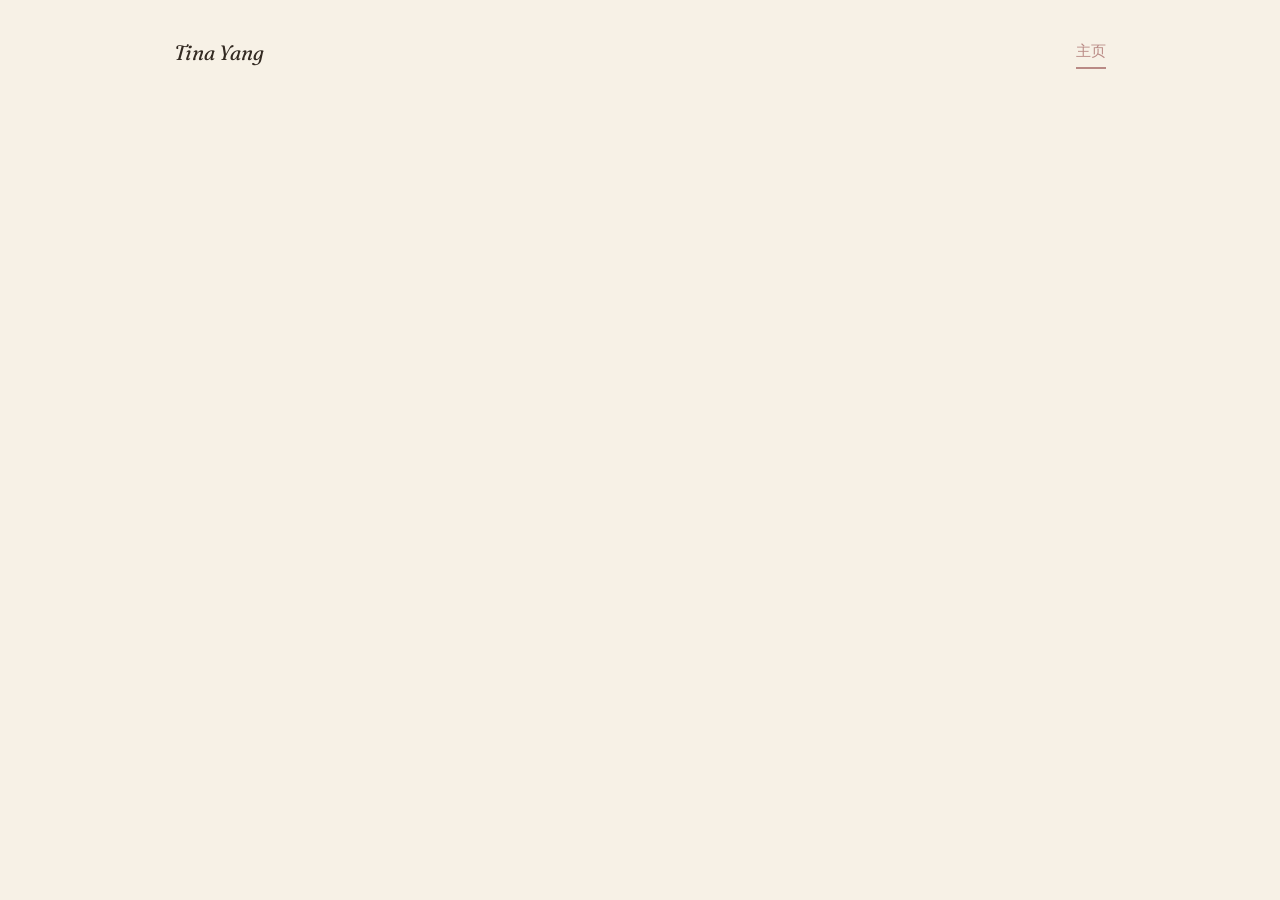
==== commit dc1883d4: "Update index.html" ====
--- a/index.html
+++ b/index.html
@@ -110,100 +110,3 @@
   <div class="brand">Tina Yang</div>
   <div class="links">
     <a href="index.html" class="active">主页</a>
-    <a href="gallery.html">作品集</a>
-    <a href="index.html#about">关于</a>
-  </div>
-</nav>
-
-<section class="hero">
-  <div class="hero-grid">
-    <div>
-      <div class="hero-mark">
-        TINA YANG
-        <em>手作与慢生活</em>
-      </div>
-      <p class="bio">
-        在这里写一段你自己的话——你从什么时候开始创作、喜欢用什么材料，
-        作品通常想传达什么样的情绪或故事。不用写得很正式，像跟朋友聊天一样就好。
-      </p>
-    </div>
-    <div class="hero-list">
-      <div class="row"><span class="l">画笔</span><span class="r">与颜料的重量</span></div>
-      <div class="row"><span class="l">刻刀</span><span class="r">与木板的纹理</span></div>
-      <div class="row"><span class="l">烤箱</span><span class="r">与等待的时间</span></div>
-      <div class="row"><span class="l">文字</span><span class="r">与没说完的话</span></div>
-    </div>
-  </div>
-</section>
-
-<div class="categories">
-  <span class="cat-pill">绘画</span>
-  <span class="cat-pill">版画</span>
-  <span class="cat-pill">烘焙配方</span>
-  <span class="cat-pill">日常随笔</span>
-</div>
-
-<div class="divider"><div class="gingham-strip"></div></div>
-
-<section class="wall">
-  <div class="art-frame">
-    <div class="tape"></div>
-    <div class="surface p1">替换为你的作品图片</div>
-    <div class="cap-row">
-      <div class="cap-title">作品名称一</div>
-      <div class="swatch-tag">
-        <span class="dot" style="background:#B8613F;"></span>
-        <span class="name">油画</span>
-        <span class="meta">· 2026</span>
-      </div>
-    </div>
-  </div>
-
-  <div class="art-frame">
-    <div class="surface p2">替换为你的作品图片</div>
-    <div class="cap-row">
-      <div class="cap-title">作品名称二</div>
-      <div class="swatch-tag">
-        <span class="dot" style="background:#4F5D6B;"></span>
-        <span class="name">版画</span>
-        <span class="meta">· 2025</span>
-      </div>
-    </div>
-  </div>
-
-  <div class="art-frame">
-    <div class="surface p3">替换为你的作品图片</div>
-    <div class="cap-row">
-      <div class="cap-title">周末烤的柠檬蛋糕</div>
-      <div class="swatch-tag">
-        <span class="dot" style="background:#74784F;"></span>
-        <span class="name">烘焙</span>
-        <span class="meta">· 2025</span>
-      </div>
-    </div>
-  </div>
-</section>
-
-<div style="text-align:center; margin: 10px 0 90px;">
-  <a class="hand" style="color:var(--rose); text-decoration:none; font-size:1.3rem;" href="gallery.html">查看完整作品集 →</a>
-</div>
-
-<div class="divider"><div class="gingham-strip"></div></div>
-
-<section class="about" id="about">
-  <h2>关于我</h2>
-  <p>
-    这里写更完整一点的创作故事——你的背景、创作理念、常用的材料和技法，
-    或者你希望委托/合作的方式。这部分可以写得比主页其他地方更长一些。
-  </p>
-  <div class="contact-row">
-    <a href="mailto:you@example.com">邮箱</a>
-    <a href="https://github.com/tinayang562" target="_blank" rel="noopener">GitHub</a>
-    <a href="#">Instagram</a>
-  </div>
-</section>
-
-<footer>© 2026 Tina Yang</footer>
-
-</body>
-</html>
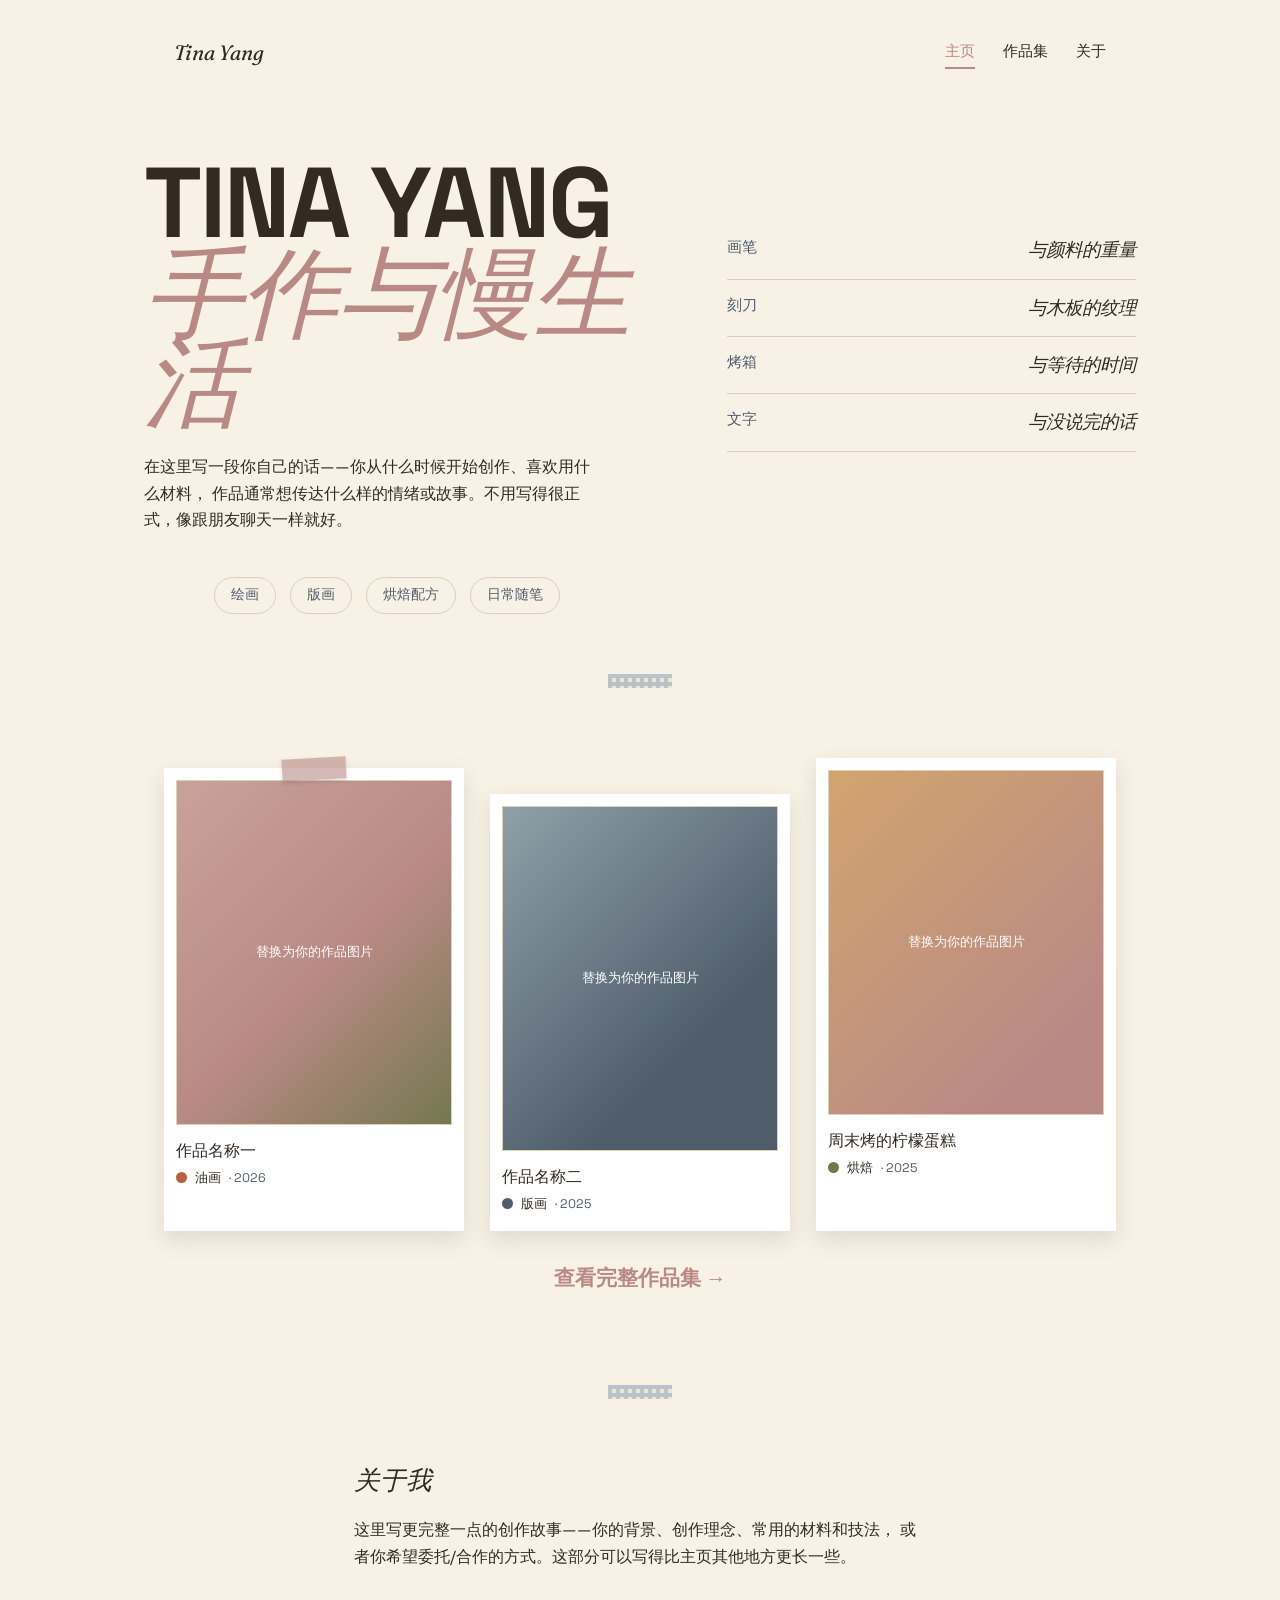
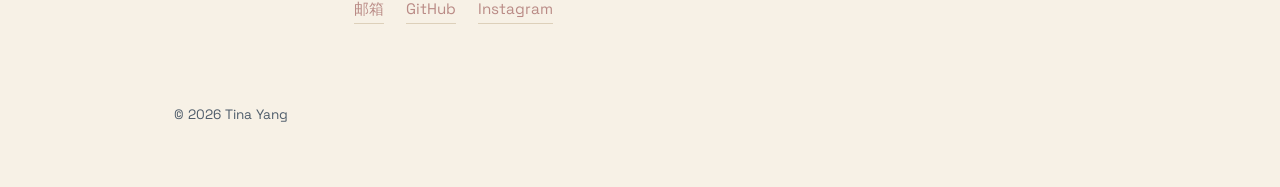
==== commit 049e4ca4: "Add files via upload" ====
--- a/index.html
+++ b/index.html
@@ -110,3 +110,100 @@
   <div class="brand">Tina Yang</div>
   <div class="links">
     <a href="index.html" class="active">主页</a>
+    <a href="gallery.html">作品集</a>
+    <a href="index.html#about">关于</a>
+  </div>
+</nav>
+
+<section class="hero">
+  <div class="hero-grid">
+    <div>
+      <div class="hero-mark">
+        TINA YANG
+        <em>手作与慢生活</em>
+      </div>
+      <p class="bio">
+        在这里写一段你自己的话——你从什么时候开始创作、喜欢用什么材料，
+        作品通常想传达什么样的情绪或故事。不用写得很正式，像跟朋友聊天一样就好。
+      </p>
+    </div>
+    <div class="hero-list">
+      <div class="row"><span class="l">画笔</span><span class="r">与颜料的重量</span></div>
+      <div class="row"><span class="l">刻刀</span><span class="r">与木板的纹理</span></div>
+      <div class="row"><span class="l">烤箱</span><span class="r">与等待的时间</span></div>
+      <div class="row"><span class="l">文字</span><span class="r">与没说完的话</span></div>
+    </div>
+  </div>
+</section>
+
+<div class="categories">
+  <span class="cat-pill">绘画</span>
+  <span class="cat-pill">版画</span>
+  <span class="cat-pill">烘焙配方</span>
+  <span class="cat-pill">日常随笔</span>
+</div>
+
+<div class="divider"><div class="gingham-strip"></div></div>
+
+<section class="wall">
+  <div class="art-frame">
+    <div class="tape"></div>
+    <div class="surface p1">替换为你的作品图片</div>
+    <div class="cap-row">
+      <div class="cap-title">作品名称一</div>
+      <div class="swatch-tag">
+        <span class="dot" style="background:#B8613F;"></span>
+        <span class="name">油画</span>
+        <span class="meta">· 2026</span>
+      </div>
+    </div>
+  </div>
+
+  <div class="art-frame">
+    <div class="surface p2">替换为你的作品图片</div>
+    <div class="cap-row">
+      <div class="cap-title">作品名称二</div>
+      <div class="swatch-tag">
+        <span class="dot" style="background:#4F5D6B;"></span>
+        <span class="name">版画</span>
+        <span class="meta">· 2025</span>
+      </div>
+    </div>
+  </div>
+
+  <div class="art-frame">
+    <div class="surface p3">替换为你的作品图片</div>
+    <div class="cap-row">
+      <div class="cap-title">周末烤的柠檬蛋糕</div>
+      <div class="swatch-tag">
+        <span class="dot" style="background:#74784F;"></span>
+        <span class="name">烘焙</span>
+        <span class="meta">· 2025</span>
+      </div>
+    </div>
+  </div>
+</section>
+
+<div style="text-align:center; margin: 10px 0 90px;">
+  <a class="hand" style="color:var(--rose); text-decoration:none; font-size:1.3rem;" href="gallery.html">查看完整作品集 →</a>
+</div>
+
+<div class="divider"><div class="gingham-strip"></div></div>
+
+<section class="about" id="about">
+  <h2>关于我</h2>
+  <p>
+    这里写更完整一点的创作故事——你的背景、创作理念、常用的材料和技法，
+    或者你希望委托/合作的方式。这部分可以写得比主页其他地方更长一些。
+  </p>
+  <div class="contact-row">
+    <a href="mailto:you@example.com">邮箱</a>
+    <a href="https://github.com/tinayang562" target="_blank" rel="noopener">GitHub</a>
+    <a href="#">Instagram</a>
+  </div>
+</section>
+
+<footer>© 2026 Tina Yang</footer>
+
+</body>
+</html>
